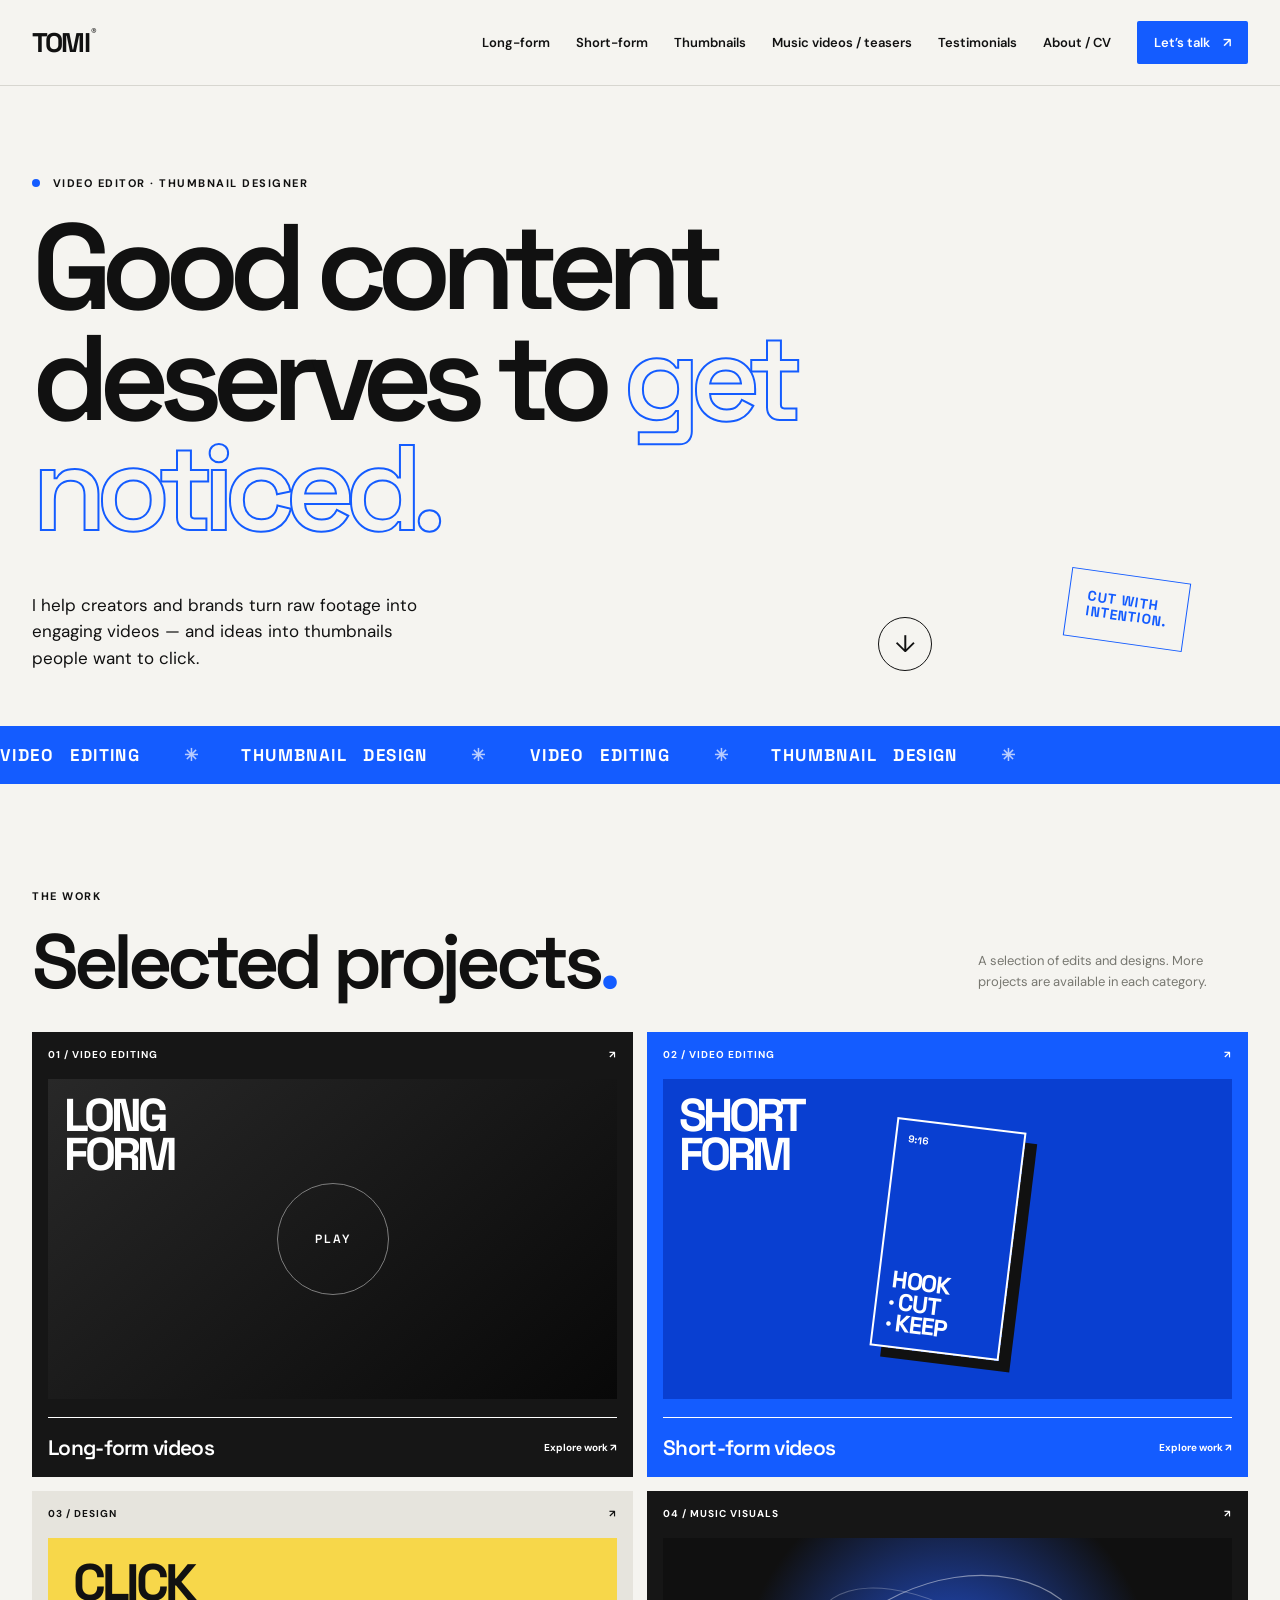
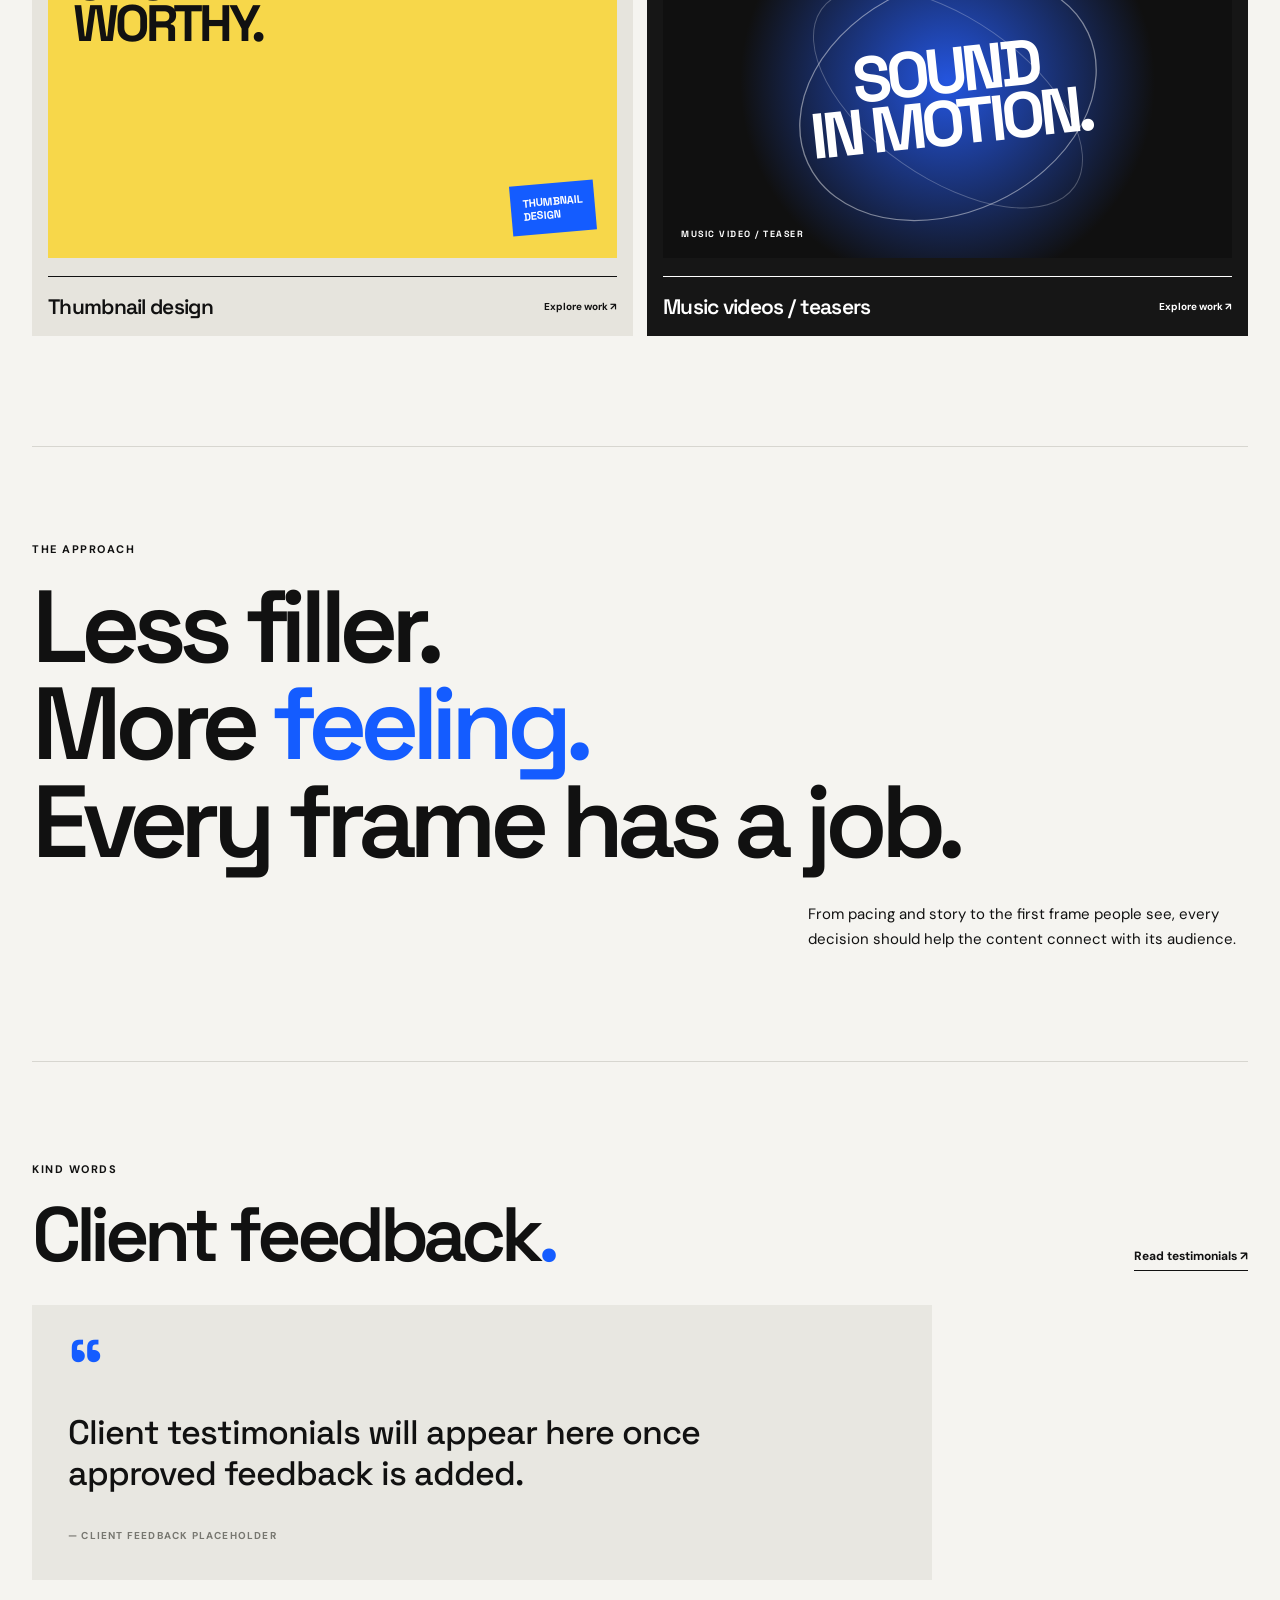
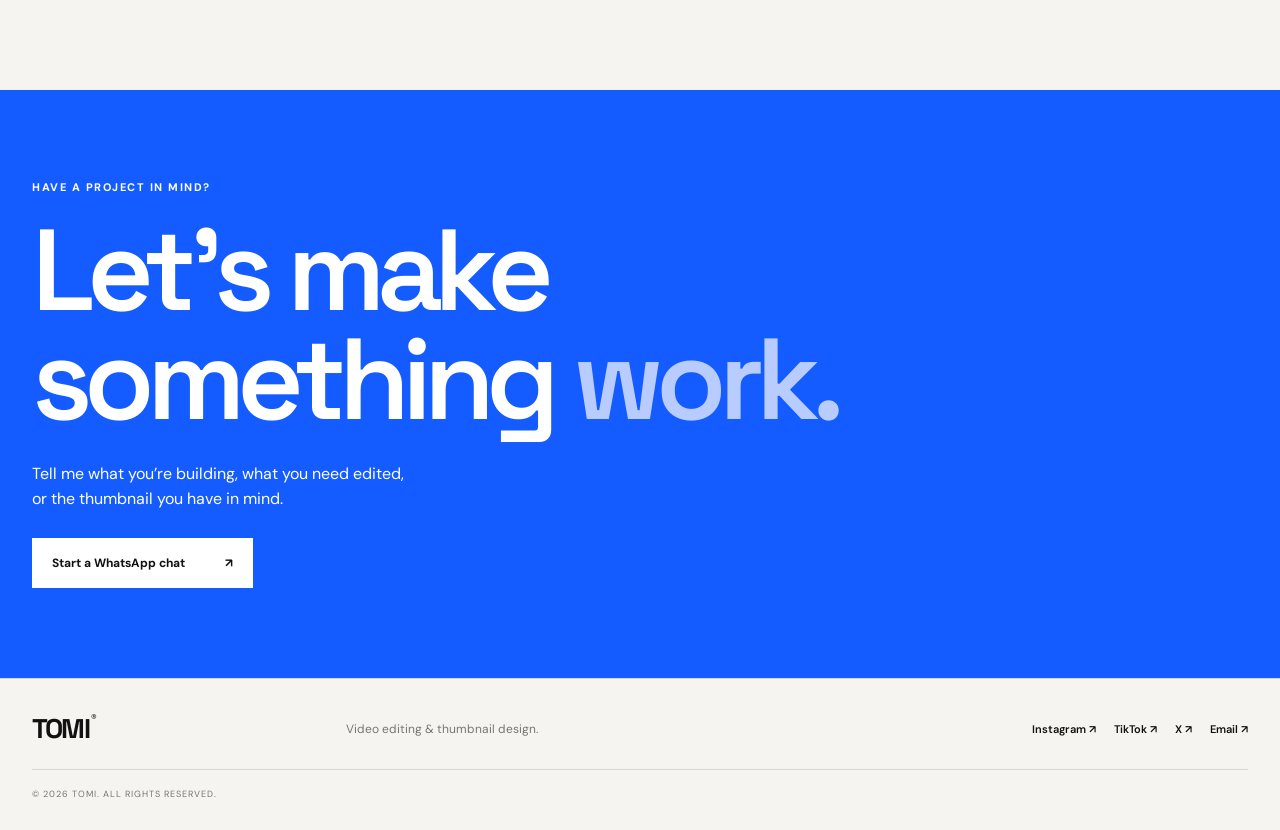
==== index.html @ cf49a300 "Update index.html" ====
<!doctype html>
<html lang="en">
<head>
  <meta charset="utf-8">
  <meta name="viewport" content="width=device-width, initial-scale=1">
  <meta name="description" content="Video editing and thumbnail design portfolio by Tomi.">
  <title>Tomi — Video Editor & Thumbnail Designer</title>
  <link rel="preconnect" href="https://fonts.googleapis.com">
  <link rel="preconnect" href="https://fonts.gstatic.com" crossorigin>
  <link href="https://fonts.googleapis.com/css2?family=DM+Sans:wght@400;500;600;700&family=Space+Grotesk:wght@400;500;600;700&display=swap" rel="stylesheet">
  <link rel="stylesheet" href="style.css">
  <script src="script.js" defer></script>
</head>
<body>
  <header class="site-header">
    <a class="wordmark" href="index.html">TOMI<span>®</span></a>
    <button class="menu-toggle" aria-expanded="false" aria-controls="site-nav" aria-label="Open navigation"><span></span><span></span></button>
    <nav class="site-nav" id="site-nav">
      <a href="work/long-forms.html">Long-form</a>
      <a href="work/short-forms.html">Short-form</a>
      <a href="work/thumbnails.html">Thumbnails</a>
      <a href="work/music-videos.html">Music videos / teasers</a>
      <a href="testimonials.html">Testimonials</a>
      <a href="about.html">About / CV</a>
      <a class="nav-cta" href="#contact">Let’s talk <span>↗</span></a>
    </nav>
  </header>

  <main>
    <section class="hero section-wrap">
      <p class="eyebrow"><span class="blue-dot"></span> VIDEO EDITOR · THUMBNAIL DESIGNER</p>
      <h1>Good content<br>deserves to <span class="outlined">get noticed.</span></h1>
      <div class="hero-bottom">
        <p class="hero-copy">I help creators and brands turn raw footage into engaging videos — and ideas into thumbnails people want to click.</p>
        <a class="round-link" href="#selected-work" aria-label="Explore selected work">↓</a>
      </div>
      <div class="hero-stamp">CUT WITH<br>INTENTION.</div>
    </section>

    <section class="marquee" aria-label="Services">
      <div>VIDEO EDITING <span>✳</span> THUMBNAIL DESIGN <span>✳</span> VIDEO EDITING <span>✳</span> THUMBNAIL DESIGN <span>✳</span></div>
    </section>

    <section class="section-wrap section-space" id="selected-work">
      <div class="section-heading">
        <div><p class="eyebrow">THE WORK</p><h2>Selected projects<span class="blue-period">.</span></h2></div>
        <p class="section-note">A selection of edits and designs. More projects are available in each category.</p>
      </div>
      <div class="service-grid">
        <a class="service-card service-card-dark" href="work/long-forms.html">
          <div class="card-topline"><span>01 / VIDEO EDITING</span><span>↗</span></div>
          <div class="card-art long-art"><span class="art-label">LONG<br>FORM</span><div class="art-circle">PLAY</div></div>
          <div class="card-footer"><h3>Long-form videos</h3><span>Explore work ↗</span></div>
        </a>
        <a class="service-card service-card-blue" href="work/short-forms.html">
          <div class="card-topline"><span>02 / VIDEO EDITING</span><span>↗</span></div>
          <div class="card-art short-art"><span class="art-label">SHORT<br>FORM</span><div class="vertical-frame">9:16<br><b>HOOK<br>· CUT<br>· KEEP</b></div></div>
          <div class="card-footer"><h3>Short-form videos</h3><span>Explore work ↗</span></div>
        </a>
        <a class="service-card service-card-paper" href="work/thumbnails.html">
          <div class="card-topline"><span>03 / DESIGN</span><span>↗</span></div>
          <div class="card-art thumb-art"><span class="thumb-big">CLICK<br>WORTHY.</span><span class="thumb-box">THUMBNAIL<br>DESIGN</span></div>
          <div class="card-footer"><h3>Thumbnail design</h3><span>Explore work ↗</span></div>
        </a>
        <a class="service-card service-card-dark music-card" href="work/music-videos.html">
          <div class="card-topline"><span>04 / MUSIC VISUALS</span><span>↗</span></div>
          <div class="card-art music-art"><span class="music-orbit orbit-one"></span><span class="music-orbit orbit-two"></span><span class="music-title">SOUND<br>IN MOTION.</span><span class="music-tag">MUSIC VIDEO / TEASER</span></div>
          <div class="card-footer"><h3>Music videos / teasers</h3><span>Explore work ↗</span></div>
        </a>
      </div>
    </section>

    <section class="statement section-wrap">
      <p class="eyebrow">THE APPROACH</p>
      <h2>Less filler.<br>More <span class="highlight">feeling.</span><br>Every frame has a job.</h2>
      <p class="statement-copy">From pacing and story to the first frame people see, every decision should help the content connect with its audience.</p>
    </section>

    <section class="testimonial-preview section-wrap">
      <div class="section-heading">
        <div><p class="eyebrow">KIND WORDS</p><h2>Client feedback<span class="blue-period">.</span></h2></div>
        <a class="text-link" href="testimonials.html">Read testimonials ↗</a>
      </div>
      <div class="quote-panel">
        <span class="quote-mark">“</span>
        <p>Client testimonials will appear here once approved feedback is added.</p>
        <span class="quote-attribution">— CLIENT FEEDBACK PLACEHOLDER</span>
      </div>
    </section>

    <section class="contact-band" id="contact">
      <div class="section-wrap contact-inner">
        <p class="eyebrow">HAVE A PROJECT IN MIND?</p>
        <h2>Let’s make<br>something <span>work.</span></h2>
        <p>Tell me what you’re building, what you need edited, or the thumbnail you have in mind.</p>
        <a class="button button-light" data-whatsapp href="#">Start a WhatsApp chat <span>↗</span></a>
      </div>
    </section>
  </main>

  <footer class="site-footer">
    <a class="wordmark" href="index.html">TOMI<span>®</span></a>
    <p>Video editing & thumbnail design.</p>
    <div class="social-links">
      <a href="https://www.instagram.com/tomi_tha_creator/" target="_blank" rel="noreferrer">Instagram ↗</a>
      <a href="https://www.tiktok.com/@tomi_tha_creator" target="_blank" rel="noreferrer">TikTok ↗</a>
      <a href="https://x.com/tomithaeditor?s=11" data-social-x>X ↗</a>
      <a href="mailto:tomisinodebs@gmail.com">Email ↗</a>
    </div>
    <span class="copyright">© <span data-year></span> TOMI. ALL RIGHTS RESERVED.</span>
  </footer>
</body>
</html>
---- style.css ----
/* TOMI PORTFOLIO — bold editorial system */
:root{--ink:#111111;--paper:#f5f4f0;--white:#fff;--blue:#145cff;--line:#d7d6d0;--muted:#777770;--display:"Space Grotesk",sans-serif;--body:"DM Sans",sans-serif;--max:1320px}
*{box-sizing:border-box}html{scroll-behavior:smooth}body{margin:0;background:var(--paper);color:var(--ink);font-family:var(--body);-webkit-font-smoothing:antialiased}body.no-scroll{overflow:hidden}a{color:inherit;text-decoration:none}button{font:inherit}img{max-width:100%;display:block}.section-wrap,.page-main{width:min(calc(100% - 64px),var(--max));margin-inline:auto}.site-header{height:86px;display:flex;align-items:center;justify-content:space-between;padding:0 32px;border-bottom:1px solid var(--line);position:relative;z-index:30;background:var(--paper)}.wordmark{font:700 27px var(--display);letter-spacing:-1.8px}.wordmark span{font-size:11px;vertical-align:top;letter-spacing:0;margin-left:2px}.site-nav{display:flex;align-items:center;gap:26px;font-size:13px;font-weight:600}.site-nav>a:not(.nav-cta){transition:color .2s}.site-nav>a:hover,.site-nav>a.active{color:var(--blue)}.nav-cta{background:var(--blue);color:#fff;padding:13px 17px;border-radius:2px}.nav-cta span{margin-left:10px}.menu-toggle{display:none}.hero{min-height:640px;padding-top:90px;padding-bottom:55px;position:relative}.eyebrow{font-size:11px;letter-spacing:1.5px;font-weight:700;margin:0 0 22px}.blue-dot{display:inline-block;width:8px;height:8px;background:var(--blue);border-radius:50%;margin-right:8px}.hero h1,.page-title{font:600 clamp(64px,9.5vw,142px)/.91 var(--display);letter-spacing:-.09em;margin:0;max-width:1100px}.outlined{-webkit-text-stroke:2px var(--blue);color:transparent}.hero-bottom{display:flex;align-items:flex-end;justify-content:space-between;margin-top:48px;max-width:900px}.hero-copy{font-size:17px;line-height:1.55;max-width:410px;margin:0}.round-link{width:54px;height:54px;border:1px solid var(--ink);border-radius:50%;display:grid;place-items:center;font-size:24px;transition:background .2s,color .2s}.round-link:hover{background:var(--ink);color:#fff}.hero-stamp{position:absolute;right:5%;bottom:82px;border:1px solid var(--blue);color:var(--blue);font:700 14px/1.1 var(--display);letter-spacing:1px;padding:18px;transform:rotate(8deg)}.marquee{overflow:hidden;background:var(--blue);color:#fff;padding:18px 0;white-space:nowrap;font:700 17px var(--display);letter-spacing:1.4px}.marquee div{min-width:max-content;word-spacing:12px}.marquee span{padding:0 26px;color:#b8ccff}.section-space{padding-top:105px;padding-bottom:110px}.section-heading{display:flex;justify-content:space-between;align-items:flex-end;gap:28px;margin-bottom:34px}.section-heading h2,.statement h2,.contact-inner h2{font:600 clamp(42px,6vw,78px)/.95 var(--display);letter-spacing:-.07em;margin:0}.blue-period{color:var(--blue)}.section-note{max-width:270px;font-size:13px;line-height:1.6;color:var(--muted);margin:0 0 5px}.service-grid{display:grid;grid-template-columns:repeat(3,1fr);gap:14px}.service-card{display:block;padding:16px;min-width:0;transition:transform .25s}.service-card:hover{transform:translateY(-5px)}.service-card-dark{background:#161616;color:#fff}.service-card-blue{background:var(--blue);color:#fff}.service-card-paper{background:#e6e4dd;color:var(--ink)}.card-topline,.card-footer{display:flex;justify-content:space-between;align-items:center;font-size:10px;letter-spacing:1px;font-weight:700}.card-art{height:285px;margin:18px 0;position:relative;overflow:hidden;display:flex;align-items:center;justify-content:center}.long-art{background:linear-gradient(140deg,#282828,#080808)}.art-label{position:absolute;left:16px;top:17px;font:700 46px/.85 var(--display);letter-spacing:-4px}.art-circle{width:112px;height:112px;border:1px solid #7d7d7d;border-radius:50%;display:grid;place-items:center;font:600 12px var(--display);letter-spacing:2px}.short-art{background:#093fd1}.vertical-frame{height:230px;width:130px;border:2px solid #fff;padding:12px;font:700 10px var(--display);display:flex;flex-direction:column;justify-content:space-between;transform:rotate(7deg);box-shadow:12px 10px 0 #111}.vertical-frame b{font:700 24px/.9 var(--display);letter-spacing:-1px}.thumb-art{background:#f7d74a;display:block;padding:25px}.thumb-big{display:block;font:700 clamp(38px,4vw,58px)/.8 var(--display);letter-spacing:-4px}.thumb-box{position:absolute;bottom:25px;right:22px;background:var(--blue);color:#fff;padding:12px;font:700 11px/1.2 var(--display);transform:rotate(-5deg)}.card-footer{border-top:1px solid currentColor;padding-top:16px;letter-spacing:0}.card-footer h3{font:600 21px var(--display);letter-spacing:-.7px;margin:0}.card-footer span{font-size:10px}.statement{padding-top:95px;padding-bottom:110px;border-top:1px solid var(--line);border-bottom:1px solid var(--line)}.statement h2{font-size:clamp(54px,8vw,105px)}.highlight{color:var(--blue)}.statement-copy{font-size:15px;line-height:1.65;max-width:440px;margin:32px 0 0 auto}.testimonial-preview{padding-top:100px;padding-bottom:110px}.text-link{font-size:12px;font-weight:700;border-bottom:1px solid var(--ink);padding-bottom:6px}.quote-panel{background:#e8e7e1;padding:36px;max-width:900px;min-height:200px}.quote-mark{font:700 70px/.7 var(--display);color:var(--blue)}.quote-panel p{font:500 clamp(22px,3vw,34px)/1.2 var(--display);letter-spacing:-1px;max-width:720px;margin:18px 0 28px}.quote-attribution{font-size:10px;letter-spacing:1.2px;font-weight:700;color:var(--muted)}.contact-band{background:var(--blue);color:#fff;padding:90px 0}.contact-inner h2{font-size:clamp(62px,9vw,120px)}.contact-inner h2 span{color:#b8ccff}.contact-inner>p:not(.eyebrow){max-width:390px;line-height:1.6;margin:26px 0}.button{display:inline-flex;gap:40px;align-items:center;padding:17px 20px;font-weight:700;font-size:12px}.button-light{background:#fff;color:var(--ink)}.button-dark{background:var(--ink);color:#fff}.site-footer{padding:30px 32px;display:grid;grid-template-columns:1fr 1fr 2fr;gap:20px;align-items:center;border-top:1px solid var(--line)}.site-footer>p{font-size:12px;color:var(--muted)}.social-links{display:flex;gap:18px;justify-content:flex-end;flex-wrap:wrap;font-size:11px;font-weight:600}.copyright{grid-column:1/-1;border-top:1px solid var(--line);padding-top:18px;font-size:9px;letter-spacing:1px;color:var(--muted)}/* inner pages */.page-main{padding-top:82px;padding-bottom:110px;min-height:70vh}.page-title{font-size:clamp(58px,8vw,112px);margin-bottom:30px}.lead{font:500 clamp(20px,2.5vw,30px)/1.25 var(--display);letter-spacing:-.8px;max-width:760px}.page-lead{margin:30px 0 58px}.portfolio-toolbar{display:flex;justify-content:space-between;border-top:1px solid var(--ink);border-bottom:1px solid var(--line);padding:14px 0;margin-bottom:24px;font-size:10px;font-weight:700;letter-spacing:1.2px}.project-grid{display:grid;grid-template-columns:repeat(2,minmax(0,1fr));gap:48px 18px}.project-card{min-width:0}.project-media{border:0;padding:0;display:block;width:100%;aspect-ratio:16/9;background:#d8d7d1;color:var(--ink);position:relative;overflow:hidden;cursor:pointer;text-align:left}.video-placeholder{background:linear-gradient(135deg,#171717,#353535);color:#fff}.video-placeholder:nth-child(odd){background:linear-gradient(135deg,#1247e9,#071b57)}.slot-number{position:absolute;left:16px;top:14px;font:700 12px var(--display);z-index:1}.slot-play{position:absolute;left:50%;top:50%;transform:translate(-50%,-50%);border:1px solid currentColor;width:56px;height:56px;border-radius:50%;display:grid;place-items:center;padding-left:4px}.slot-label{position:absolute;left:16px;bottom:15px;font:700 10px var(--display);letter-spacing:1.5px}.project-meta{display:flex;justify-content:space-between;align-items:flex-start;margin-top:16px}.project-type{font-size:9px;letter-spacing:1.2px;color:var(--muted);font-weight:700;margin:0 0 7px}.project-meta h2{font:600 25px var(--display);letter-spacing:-1px;margin:0}.project-arrow{font-size:22px}.project-description{font-size:12px;line-height:1.6;color:var(--muted);max-width:420px;margin:10px 0 0}.thumbnail-slot{background:#f0d94d;aspect-ratio:16/9}.thumb-placeholder-text{position:absolute;left:50%;top:50%;transform:translate(-50%,-50%) rotate(-4deg);font:700 clamp(30px,4vw,58px)/.8 var(--display);letter-spacing:-3px;text-align:center;color:#101010}.thumbnail-slot:nth-child(3n){background:#175cff;color:#fff}.thumbnail-slot:nth-child(3n) .thumb-placeholder-text{color:#fff}.thumb-project .project-media{cursor:zoom-in}.video-lightbox,.image-lightbox{position:fixed;inset:0;background:rgba(0,0,0,.92);z-index:100;display:none;align-items:center;justify-content:center;padding:60px 20px}.video-lightbox.active,.image-lightbox.active{display:flex}.lightbox-content{width:min(100%,1000px);aspect-ratio:16/9}.lightbox-content iframe{width:100%;height:100%;border:0}.image-lightbox img{max-width:min(1100px,95vw);max-height:85vh;object-fit:contain}.lightbox-close{position:absolute;right:24px;top:14px;color:#fff;background:none;border:0;font-size:42px;cursor:pointer;z-index:2}.about-intro{display:grid;grid-template-columns:1.2fr .8fr;gap:60px;padding:35px 0 75px;border-bottom:1px solid var(--line)}.about-intro>p:last-child{font-size:15px;line-height:1.8;max-width:440px;margin:8px 0}.about-columns{display:grid;grid-template-columns:1fr 1fr;gap:50px;padding:70px 0;border-bottom:1px solid var(--line)}.about-columns h2,.cv-section h2{font:600 36px var(--display);letter-spacing:-1.5px;margin:0 0 24px}.plain-list{list-style:none;margin:0;padding:0}.plain-list li{border-top:1px solid var(--line);padding:14px 0;font-size:14px}.cv-section{padding:70px 0;border-bottom:1px solid var(--line)}.cv-row{display:grid;grid-template-columns:100px 1fr;gap:20px;border-top:1px solid var(--line);padding:23px 0}.cv-row>span{font-size:12px;color:var(--blue);font-weight:700}.cv-row h3{font:600 20px var(--display);margin:0 0 8px}.cv-row p,.cv-section>p:last-child{font-size:13px;color:var(--muted);line-height:1.6;margin:0}.muted{color:var(--muted)}.about-cta{display:flex;align-items:center;justify-content:space-between;gap:20px;padding-top:60px}.about-cta h2{font:600 clamp(32px,5vw,56px) var(--display);letter-spacing:-2px;margin:0}.testimonial-grid{display:grid;grid-template-columns:repeat(3,1fr);gap:14px}.testimonial-card{padding:28px;background:#e7e6df;min-height:320px;display:flex;flex-direction:column}.testimonial-card-blue{background:var(--blue);color:#fff}.testimonial-card .quote-mark{font-size:58px}.testimonial-card>p{font:500 23px/1.2 var(--display);letter-spacing:-.6px;margin:18px 0 40px}.testimonial-person{margin-top:auto;display:flex;flex-direction:column;gap:5px}.testimonial-person strong{font-size:12px}.testimonial-person span{font-size:10px;opacity:.7}.testimonial-grid+.about-cta{margin-top:30px}
@media(max-width:850px){.section-wrap,.page-main{width:min(calc(100% - 40px),var(--max))}.site-header{height:72px;padding:0 20px}.menu-toggle{display:flex;width:42px;height:42px;border:1px solid var(--ink);background:transparent;flex-direction:column;gap:6px;align-items:center;justify-content:center;z-index:3}.menu-toggle span{width:17px;height:1.5px;background:var(--ink);transition:transform .2s}.menu-toggle[aria-expanded=true] span:first-child{transform:translateY(3.75px) rotate(45deg)}.menu-toggle[aria-expanded=true] span:last-child{transform:translateY(-3.75px) rotate(-45deg)}.site-nav{position:fixed;inset:0;background:rgba(245,244,240,.96);backdrop-filter:blur(24px);-webkit-backdrop-filter:blur(24px);display:flex;flex-direction:column;align-items:stretch;justify-content:center;padding:70px 28px 35px;gap:0;visibility:hidden;opacity:0;transform:translateY(-8px);transition:opacity .2s,transform .2s,visibility .2s}.site-nav.open{visibility:visible;opacity:1;transform:translateY(0)}.site-nav>a:not(.nav-cta){font:600 31px var(--display);letter-spacing:-1px;padding:13px 0;border-bottom:1px solid var(--line)}.site-nav .nav-cta{margin-top:24px;text-align:center}.hero{min-height:610px;padding-top:76px}.hero h1{font-size:clamp(58px,12vw,100px)}.hero-bottom{margin-top:40px}.hero-stamp{right:10px;bottom:65px;transform:rotate(7deg) scale(.8);transform-origin:right bottom}.service-grid{grid-template-columns:1fr}.card-art{height:300px}.section-space{padding-top:75px;padding-bottom:80px}.statement,.testimonial-preview{padding-top:75px;padding-bottom:80px}.site-footer{grid-template-columns:1fr 1fr;padding:25px 20px}.site-footer>p{grid-column:1/-1;grid-row:2;margin:0}.social-links{grid-column:1/-1;justify-content:flex-start}.copyright{grid-column:1/-1}.about-intro{grid-template-columns:1fr;gap:12px}.about-columns{gap:24px}.testimonial-grid{grid-template-columns:1fr 1fr}.page-main{padding-top:65px}.project-grid{gap:36px 14px}}
@media(max-width:560px){.section-wrap,.page-main{width:calc(100% - 32px)}.hero{min-height:600px;padding-top:70px}.hero h1{font-size:clamp(54px,15vw,82px)}.outlined{-webkit-text-stroke:1.2px var(--blue)}.hero-bottom{align-items:flex-start;gap:20px}.hero-copy{font-size:15px;max-width:290px}.round-link{flex:0 0 44px;width:44px;height:44px}.hero-stamp{display:none}.section-heading{display:block}.section-note{margin-top:16px}.section-heading h2{font-size:46px}.card-art{height:250px}.card-footer h3{font-size:19px}.statement h2{font-size:clamp(48px,13vw,70px)}.statement-copy{margin-left:0}.contact-band{padding:70px 0}.contact-inner h2{font-size:clamp(58px,15vw,82px)}.page-title{font-size:clamp(51px,13vw,78px)}.page-lead{font-size:21px;margin-bottom:40px}.project-grid{grid-template-columns:1fr;gap:38px}.project-meta h2{font-size:23px}.portfolio-toolbar{font-size:8px;letter-spacing:.8px}.about-columns{grid-template-columns:1fr;padding:48px 0}.cv-section{padding:48px 0}.cv-row{grid-template-columns:60px 1fr;gap:12px}.about-cta{align-items:flex-start;flex-direction:column}.testimonial-grid{grid-template-columns:1fr}.testimonial-card{min-height:260px}.quote-panel{padding:24px}.quote-panel p{font-size:25px}.social-links{gap:14px}.copyright{font-size:8px}}

/* Music videos / teasers category */
@media(min-width:851px){.service-grid{grid-template-columns:repeat(2,minmax(0,1fr))}.service-card .card-art{height:320px}}
.music-art{background:radial-gradient(circle at 50% 45%,#2455df 0,#101010 62%);color:#fff;isolation:isolate}.music-orbit{position:absolute;width:230px;height:230px;border:1px solid rgba(255,255,255,.45);border-radius:50%;transform:rotate(-25deg) scaleX(1.35)}.orbit-two{width:310px;height:160px;transform:rotate(35deg);border-color:rgba(255,255,255,.25)}.music-title{position:relative;z-index:1;font:700 clamp(40px,5vw,68px)/.82 var(--display);letter-spacing:-.08em;text-align:center;transform:rotate(-6deg)}.music-tag{position:absolute;left:18px;bottom:18px;font:700 9px var(--display);letter-spacing:1.5px}


/* LONG-FORM PROJECT THUMBNAILS */

.project-media {
  position: relative;
  overflow: hidden;
  isolation: isolate;
}

.project-thumbnail {
  position: absolute;
  inset: 0;
  width: 100%;
  height: 100%;
  object-fit: cover;
  display: block;
  transition: transform 0.5s ease;
  z-index: -1;
}

.project-card:hover .project-thumbnail {
  transform: scale(1.05);
}

.project-media .slot-number,
.project-media .slot-play,
.project-media .slot-label {
  position: absolute;
  z-index: 2;
}

.project-media .slot-number {
  top: 16px;
  left: 16px;
}

.project-media .slot-play {
  top: 50%;
  left: 50%;
  transform: translate(-50%, -50%);
}

.project-media .slot-label {
  bottom: 16px;
  left: 16px;
}
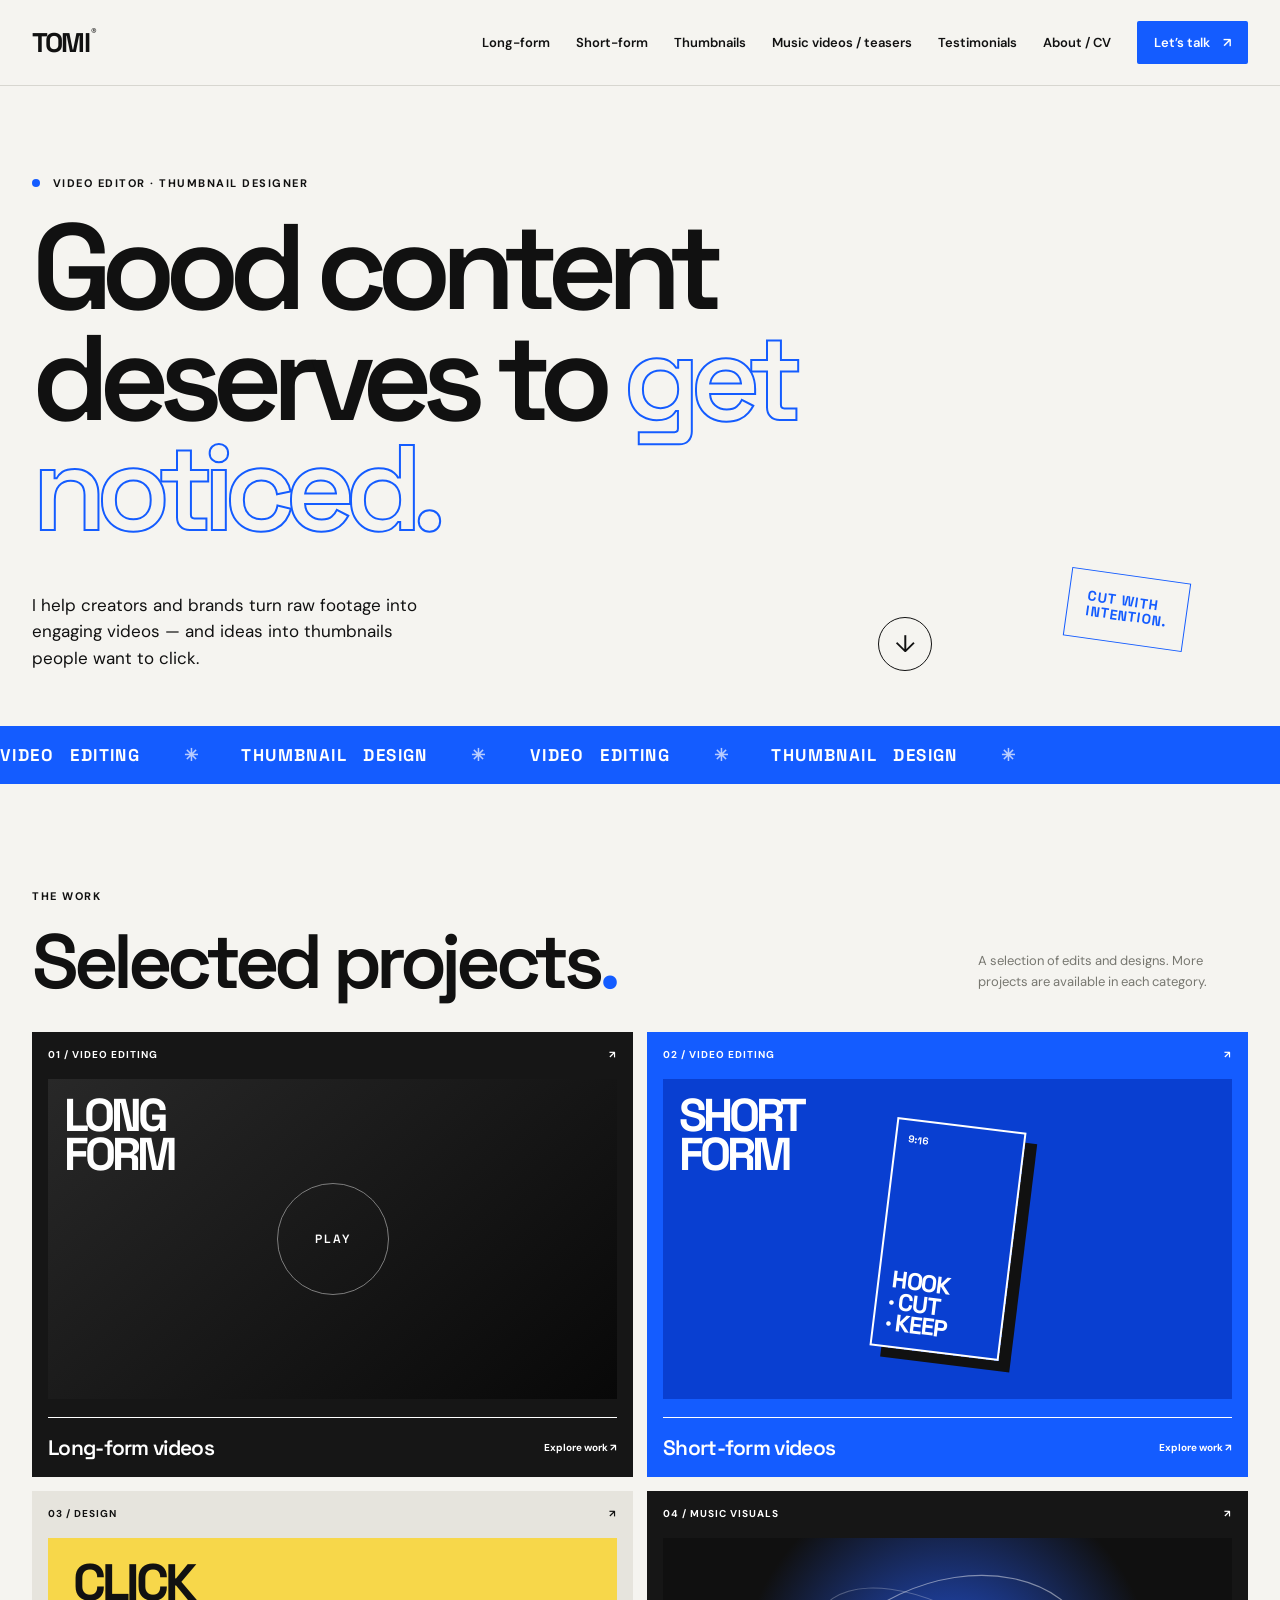
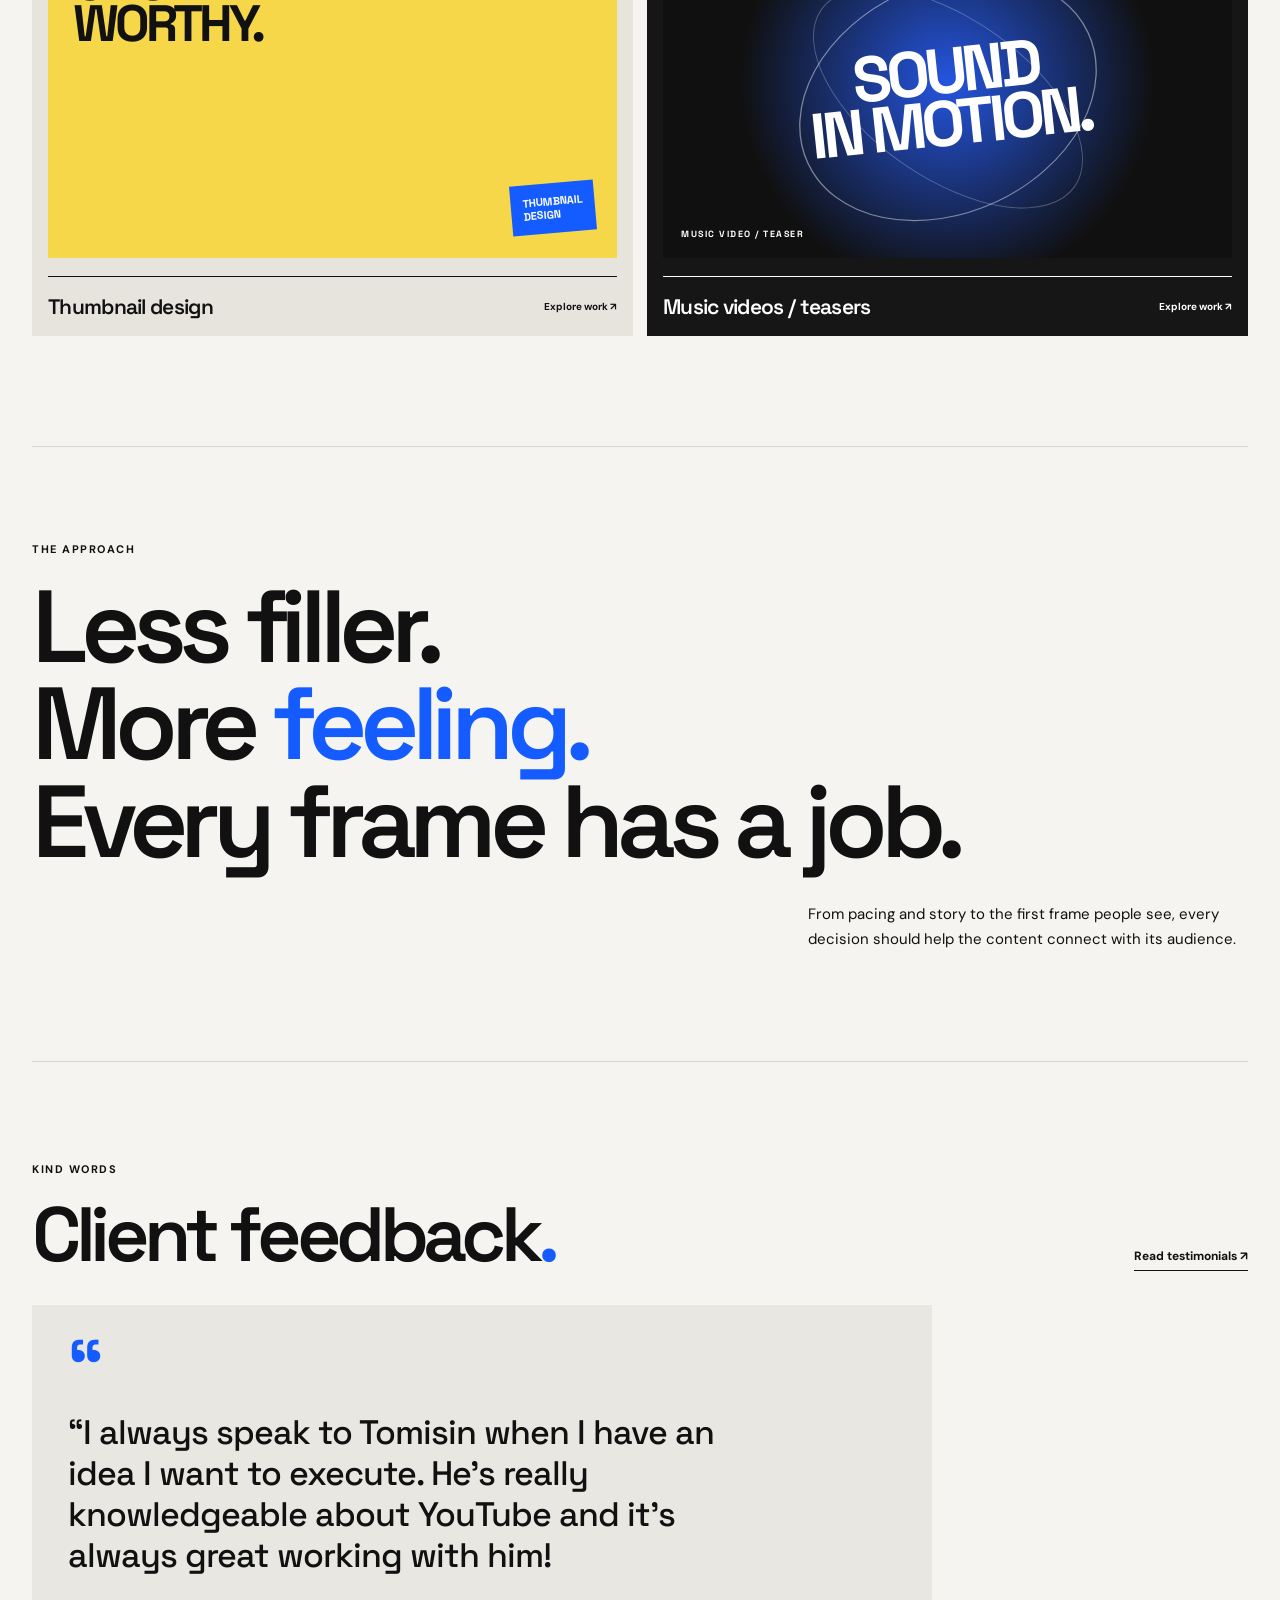
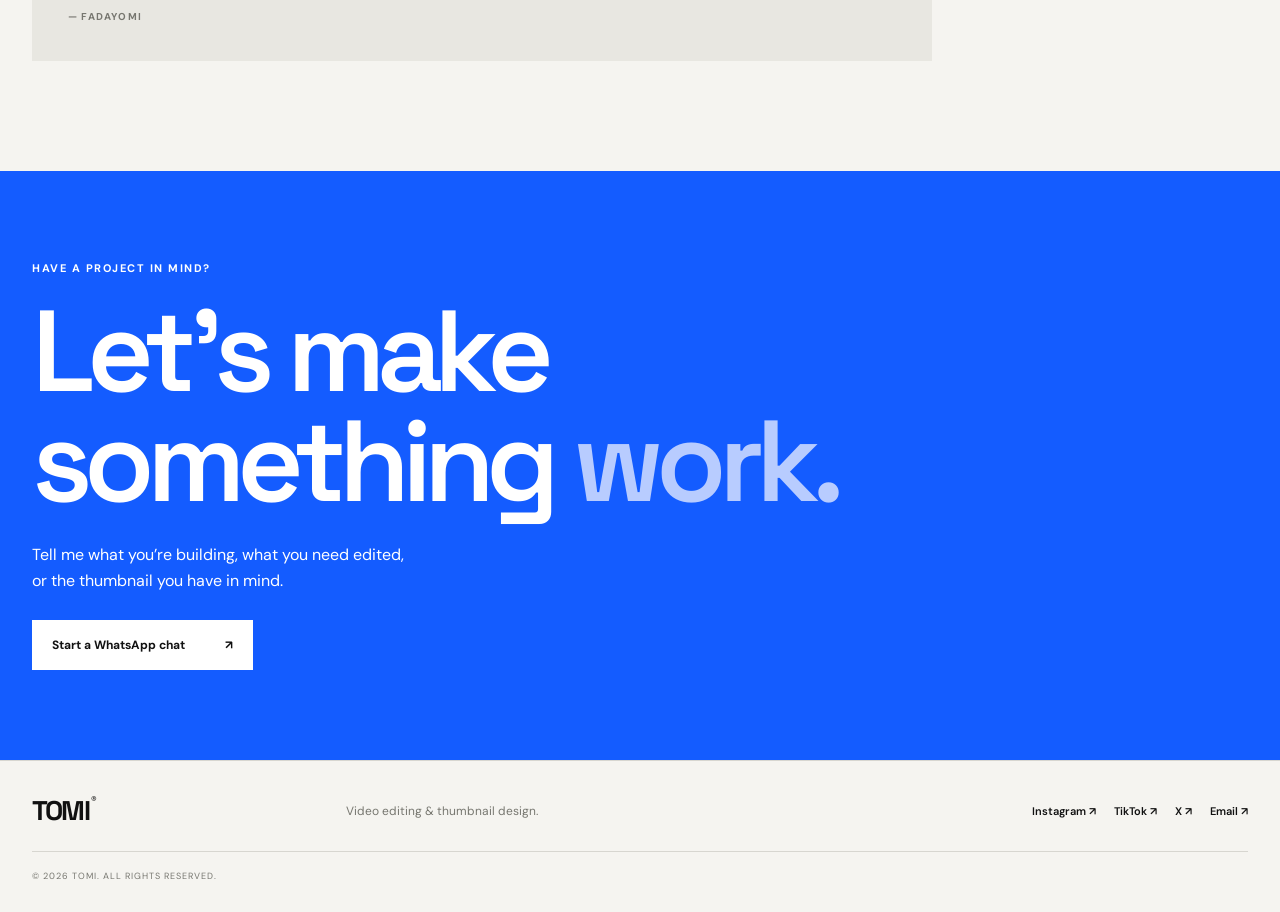
==== commit e97d84d3: "Update index.html" ====
--- a/index.html
+++ b/index.html
@@ -10,6 +10,8 @@
   <link href="https://fonts.googleapis.com/css2?family=DM+Sans:wght@400;500;600;700&family=Space+Grotesk:wght@400;500;600;700&display=swap" rel="stylesheet">
   <link rel="stylesheet" href="style.css">
   <script src="script.js" defer></script>
+  <link rel="icon" type="image/x-icon" href="assets/favicon.ico">
+<link rel="icon" type="image/png" sizes="512x512" href="assets/favicon.png">
 </head>
 <body>
   <header class="site-header">
@@ -83,8 +85,8 @@
       </div>
       <div class="quote-panel">
         <span class="quote-mark">“</span>
-        <p>Client testimonials will appear here once approved feedback is added.</p>
-        <span class="quote-attribution">— CLIENT FEEDBACK PLACEHOLDER</span>
+        <p>“I always speak to Tomisin when I have an idea I want to execute. He's really knowledgeable about YouTube and it's always great working with him!</p>
+        <span class="quote-attribution">— FADAYOMI</span>
       </div>
     </section>
 
@@ -104,7 +106,7 @@
     <div class="social-links">
       <a href="https://www.instagram.com/tomi_tha_creator/" target="_blank" rel="noreferrer">Instagram ↗</a>
       <a href="https://www.tiktok.com/@tomi_tha_creator" target="_blank" rel="noreferrer">TikTok ↗</a>
-      <a href="https://x.com/tomithaeditor?s=11" data-social-x>X ↗</a>
+      <a href="#" data-social-x>X ↗</a>
       <a href="mailto:tomisinodebs@gmail.com">Email ↗</a>
     </div>
     <span class="copyright">© <span data-year></span> TOMI. ALL RIGHTS RESERVED.</span>
--- a/style.css
+++ b/style.css
@@ -54,3 +54,44 @@
   bottom: 16px;
   left: 16px;
 }
+
+
+/* MUSIC VIDEOS & TEASERS — INSTAGRAM EMBEDS */
+
+.instagram-project {
+  width: 100%;
+  min-height: 420px;
+  background: #111;
+  display: flex;
+  align-items: flex-start;
+  justify-content: center;
+  overflow: hidden;
+  border-radius: inherit;
+}
+
+.instagram-project .instagram-media {
+  width: 100% !important;
+  min-width: 0 !important;
+  max-width: 540px !important;
+  margin: 0 auto !important;
+}
+
+.project-client {
+  opacity: 0.7;
+  margin-top: -8px;
+  font-size: 0.9rem;
+}
+
+.project-role {
+  font-size: 0.7rem;
+  letter-spacing: 0.08em;
+  font-weight: 600;
+  opacity: 0.65;
+  margin-top: 16px;
+}
+
+@media (max-width: 768px) {
+  .instagram-project {
+    min-height: 380px;
+  }
+}
